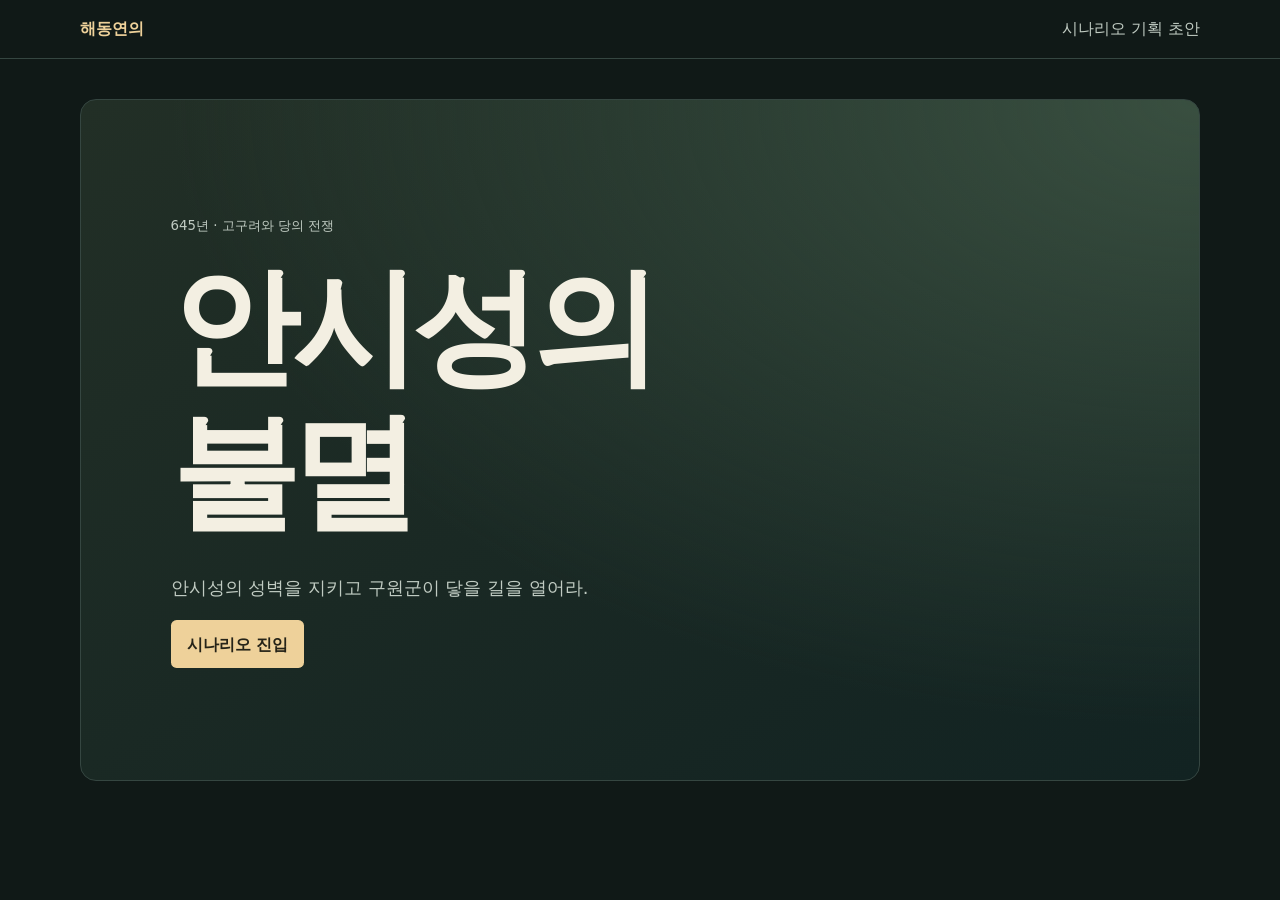
==== scenario-preview/index.html @ d8845613 "Add mobile Ansi scenario planning preview" ====
<!doctype html>
<html lang="ko">
<head>
<meta charset="utf-8">
<meta name="viewport" content="width=device-width, initial-scale=1">
<meta name="description" content="해동연의 첫 시나리오의 5국 지도, 거점, 인물과 내정 준비를 살펴봅니다.">
<title>안시성의 불멸 · 해동연의</title>
<link rel="stylesheet" href="style.css">
<script defer src="data.js"></script>
<script defer src="app.js"></script>
</head>
<body>
<header class="mast"><a href="#">해동연의</a><span>시나리오 기획 초안</span></header>
<main>
  <section id="intro" class="hero" aria-labelledby="title">
    <small>645년 · 고구려와 당의 전쟁</small>
    <h1 id="title">안시성의<br>불멸</h1>
    <p>안시성의 성벽을 지키고 구원군이 닿을 길을 열어라.</p>
    <a class="action" href="#map">시나리오 진입</a>
  </section>
  <section id="scenario" hidden>
    <div class="context"><small>645년 · 내정 직전</small><h1>안시성의 불멸</h1></div>
    <nav aria-label="시나리오 메뉴"><a href="#map">세력지도</a><a href="#people">인물 열전</a><a href="#brief">내정 브리핑</a></nav>
    <section id="map-view" hidden>
      <h2 tabindex="-1">세력지도</h2>
      <p>5국의 거점과 게임용 연결로를 표시한 개념도입니다.</p>
      <div class="map-layout">
        <div>
          <div id="map" class="map" aria-label="5국 세력 개념도"></div>
          <ul id="legend" class="legend" aria-label="세력 범례"></ul>
        </div>
        <div class="panel"><h3>거점 목록</h3><div id="sites" class="site-list"></div></div>
      </div>
    </section>
    <section id="people-view" hidden>
      <h2 tabindex="-1">인물 열전</h2>
      <p>국가별 100명 편성 목표 · 사료와 작품 설정을 확인한 인물부터 등록합니다.</p>
      <ul id="counts" class="legend"></ul>
      <form id="filters" class="filters">
        <label>이름·이명 <input id="query" type="search" placeholder="예  이세적"></label>
        <label>세력 <select id="nation"><option value="">전체</option></select></label>
        <label>역할 <select id="role"><option value="">전체</option></select></label>
        <label>배치 여부 <select id="assigned"><option value="">전체</option><option value="yes">배치</option><option value="no">미배치</option></select></label>
      </form>
      <p id="count" role="status"></p>
      <div id="roster" class="roster"></div>
    </section>
    <section id="detail" class="panel detail" hidden></section>
    <section id="brief" class="panel detail" hidden>
      <h2 tabindex="-1">내정 직전 브리핑</h2>
      <p>첫 군령 전, 안시성 수비와 오골성 수송에 배치할 인물을 확인합니다. 준비는 3턴, 턴마다 명령 2개를 잠정 기준으로 합니다.</p>
      <dl class="facts">
        <dt>성벽 보수</dt><dd>안시성의 방어 상태를 높입니다.</dd>
        <dt>군량 수송</dt><dd>오골성의 수송대가 도착하면 안시성 비축이 늘어납니다.</dd>
        <dt>병력 재배치</dt><dd>성벽·성문·예비대의 초기 배치를 바꿉니다.</dd>
        <dt>정찰</dt><dd>토산 진척과 접근로 보고를 갱신합니다.</dd>
        <dt>구원 요청</dt><dd>승인 시 출발과 예상 도착 시각을 확인합니다.</dd>
      </dl>
      <p><strong>전투 기준점</strong> · 상대 17일 10시, 토산 완성도 53%, 구원군 출진. 내정 준비 시작 시각은 설계 중입니다.</p>
      <p><a href="#site/ansi">안시성 상태 확인</a> · <a href="#site/ogol">오골성 상태 확인</a></p>
    </section>
  </section>
</main>
</body>
</html>
---- scenario-preview/style.css ----
:root{color-scheme:dark;--bg:#101917;--panel:#182522;--line:#354641;--ink:#f3efe2;--muted:#c0cbc2;--gold:#eed19a;font:16px/1.6 system-ui,"Malgun Gothic",sans-serif}
*{box-sizing:border-box}
body{margin:0;background:var(--bg);color:var(--ink)}
a{color:var(--gold);text-underline-offset:.22em}
a:focus-visible,input:focus-visible,select:focus-visible{outline:2px solid var(--gold);outline-offset:3px}
[hidden]{display:none!important}
.mast{display:flex;justify-content:space-between;align-items:center;padding:1rem max(1rem,calc((100% - 70rem)/2));border-bottom:1px solid var(--line);gap:1rem}
.mast a{font-weight:800;text-decoration:none;white-space:nowrap}
.mast span,small,p,dd{color:var(--muted)}
main{max-width:72rem;margin:auto;padding:clamp(1rem,4vw,2.5rem) 1rem 3rem}
h1,h2,h3,p{margin-top:0}
h1{font-family:Georgia,"Batang",serif;letter-spacing:-.06em;line-height:1.13}
.hero{padding:clamp(2rem,9vw,7rem) clamp(1.25rem,7vw,6rem);border:1px solid var(--line);border-radius:1rem;background:radial-gradient(ellipse at top right,#394f40,transparent 65%),linear-gradient(150deg,#222f26,#122322)}
.hero h1{font-size:clamp(3.6rem,12vw,8rem);margin:.15em 0 .22em}
.hero p{font-size:1.12rem;max-width:30rem}
.action{display:inline-block;background:var(--gold);color:#252318;padding:.7rem 1rem;border-radius:.35rem;text-decoration:none;font-weight:750}
.context h1{font-size:clamp(2.4rem,7vw,4.5rem);margin:.12em 0 .35em}
nav,.legend,.filters{display:flex;flex-wrap:wrap;gap:.5rem}
nav{margin-bottom:1.6rem}
nav a,.legend li,.tag{padding:.38rem .65rem;border:1px solid var(--line);border-radius:.35rem;text-decoration:none}
nav a[aria-current]{background:var(--gold);color:#252318}
.panel{background:var(--panel);border:1px solid var(--line);padding:1rem;border-radius:.65rem}
.map-layout{display:grid;grid-template-columns:minmax(0,1fr) minmax(14rem,19rem);gap:1rem}
.map{position:relative;isolation:isolate;min-height:21rem;aspect-ratio:1.65;background:#132b35;border:1px solid var(--line);overflow:hidden;border-radius:.6rem}
.region{position:absolute;inset:0;pointer-events:none;background:var(--color);opacity:.27;clip-path:var(--shape)}
.route{position:absolute;height:1px;background:#dfe8d0;opacity:.55;transform-origin:left center;pointer-events:none}
.pin{position:absolute;translate:-50% -50%;z-index:1;display:grid;place-items:center;min-height:44px;padding:0 .35rem;white-space:nowrap;font-size:.8rem;text-decoration:none;color:var(--ink);text-shadow:0 1px 4px #000;background:#0e181cdb;border:1px solid var(--color);border-radius:.35rem}
.pin:hover,.pin:focus-visible{z-index:2;background:#263b3d}
.legend{list-style:none;padding:0;margin:.8rem 0 1.3rem}
.legend li{color:var(--color);background:#182522}
.site-list,.roster{display:grid;gap:.5rem}
.roster{grid-template-columns:repeat(auto-fit,minmax(min(100%,14rem),1fr))}
.site-list a,.roster a{display:flex;gap:.5rem;align-items:center;justify-content:space-between;min-height:44px;padding:.46rem .65rem;border:1px solid var(--line);border-radius:.35rem;text-decoration:none;color:var(--ink)}
.site-list a:hover,.roster a:hover{border-color:var(--gold)}
.site-list span,.roster span{font-size:.875rem;color:var(--muted)}
.filters{margin-top:1rem}
.filters label{display:grid;gap:.2rem;flex:1 1 8rem}
input,select{width:100%;min-height:44px;background:var(--panel);color:var(--ink);border:1px solid var(--line);border-radius:.35rem;padding:.45rem;font:inherit}
.detail{max-width:47rem}
.facts{display:grid;grid-template-columns:max-content 1fr;gap:.55rem 1rem}
.facts dd{margin:0;min-width:0}
.facts dt{font-weight:bold}
.tone{color:var(--color)}
@media(max-width:75rem){.mast{padding-inline:1rem}}
@media(max-width:720px){.map-layout{grid-template-columns:1fr}.map{min-height:20rem}.pin{font-size:.72rem;padding:0 .16rem}.pin.long{max-width:3.3rem;white-space:normal;text-align:center;line-height:1.15}}
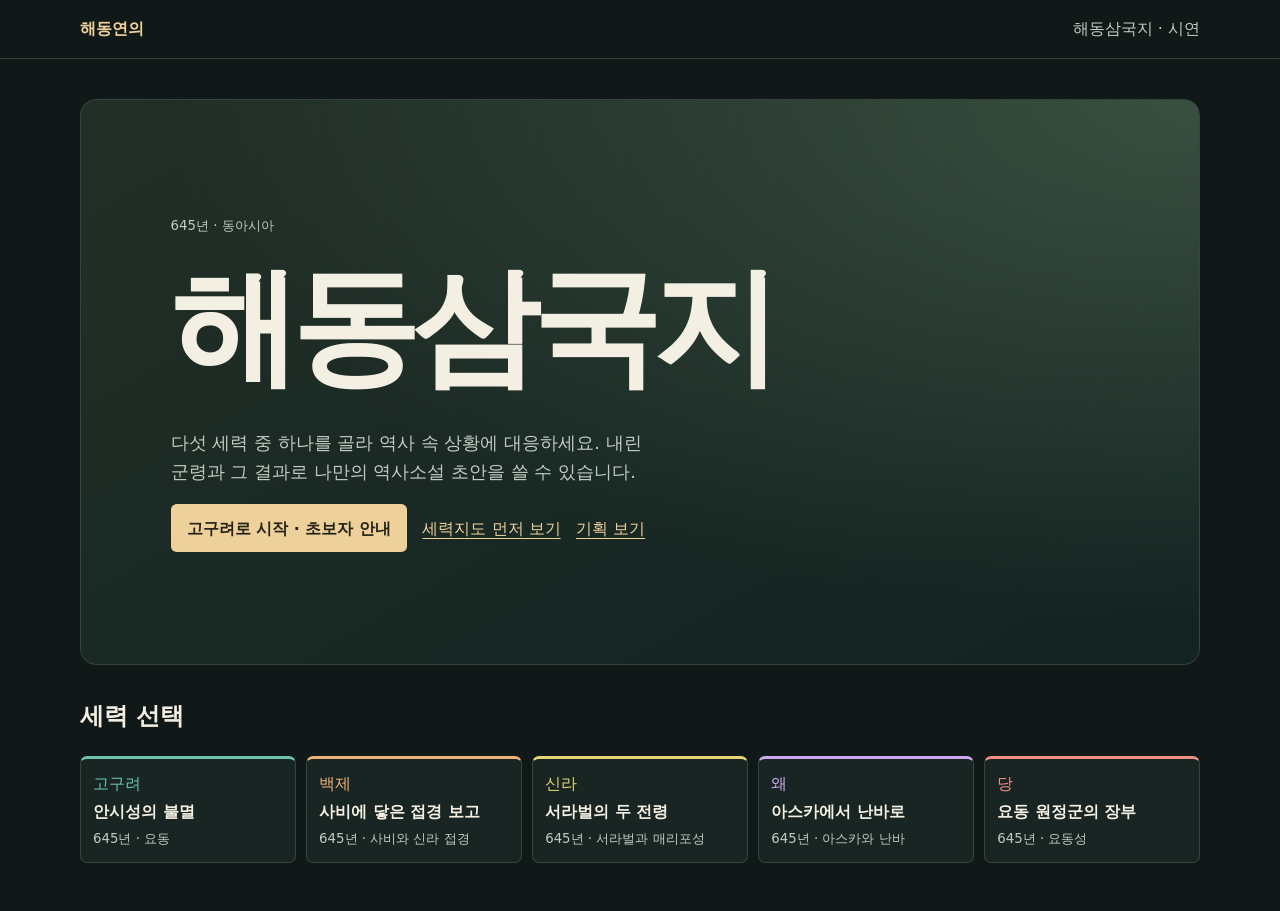
==== commit 66e1f7e3: "feat: add five historical campaigns and playable novel drafts" ====
--- a/scenario-preview/index.html
+++ b/scenario-preview/index.html
@@ -3,49 +3,74 @@
 <head>
 <meta charset="utf-8">
 <meta name="viewport" content="width=device-width, initial-scale=1">
-<meta name="description" content="해동연의 첫 시나리오의 5국 지도, 거점, 인물과 내정 준비를 살펴봅니다.">
-<title>안시성의 불멸 · 해동연의</title>
-<link rel="stylesheet" href="style.css">
-<script defer src="data.js"></script>
-<script defer src="app.js"></script>
+<meta name="description" content="645년의 다섯 세력을 고르고, 군령의 결과를 나만의 역사소설 초안으로 만들 수 있습니다.">
+<title>해동연의 · 해동삼국지</title>
+<link rel="stylesheet" href="./style.css">
+<script defer src="./data.js"></script>
+<script defer src="./coastline.js"></script>
+<script defer src="./simulation.js"></script>
+<script defer src="./app.js"></script>
 </head>
 <body>
-<header class="mast"><a href="#">해동연의</a><span>시나리오 기획 초안</span></header>
+<header class="mast"><a href="#">해동연의</a><span>해동삼국지 · 시연</span></header>
 <main>
+  <noscript><p role="status">세력지도와 인물 열전을 보려면 브라우저에서 JavaScript를 켜 주세요.</p></noscript>
   <section id="intro" class="hero" aria-labelledby="title">
-    <small>645년 · 고구려와 당의 전쟁</small>
-    <h1 id="title">안시성의<br>불멸</h1>
-    <p>안시성의 성벽을 지키고 구원군이 닿을 길을 열어라.</p>
-    <a class="action" href="#map">시나리오 진입</a>
+    <small>645년 · 동아시아</small>
+    <h1 id="title">해동삼국지</h1>
+    <p>다섯 세력 중 하나를 골라 역사 속 상황에 대응하세요. 내린 군령과 그 결과로 나만의 역사소설 초안을 쓸 수 있습니다.</p>
+    <a class="action" href="#play/gog">고구려로 시작 · 초보자 안내</a>
+    <a class="hero-link" href="#map">세력지도 먼저 보기</a>
+    <a class="hero-link" href="#concept">기획 보기</a>
+  </section>
+  <section id="choose" aria-labelledby="faction-title">
+    <h2 id="faction-title">세력 선택</h2>
+    <div id="campaigns" class="campaigns"></div>
   </section>
   <section id="scenario" hidden>
-    <div class="context"><small>645년 · 내정 직전</small><h1>안시성의 불멸</h1></div>
-    <nav aria-label="시나리오 메뉴"><a href="#map">세력지도</a><a href="#people">인물 열전</a><a href="#brief">내정 브리핑</a></nav>
+    <div class="context"><small>645년 · 5국 시뮬레이션</small><h1 id="scenario-title">해동삼국지</h1></div>
+    <nav aria-label="시나리오 메뉴"><a href="#map">세력지도</a><a href="#people">인물 열전</a><a href="#brief">안시성 브리핑</a><a id="play-nav" href="#play/gog">플레이</a><a id="story-nav" href="#story/gog">내 소설</a><a href="#concept">기획</a><a href="#">세력 선택</a></nav>
     <section id="map-view" hidden>
       <h2 tabindex="-1">세력지도</h2>
-      <p>5국의 거점과 게임용 연결로를 표시한 개념도입니다.</p>
+      <p>현대 해안선을 바탕으로 역사 거점의 대략적인 위치를 표시합니다. 모호한 성곽 위치는 목록에서 확인할 수 있습니다.</p>
+      <div id="map-controls" class="map-controls" aria-label="지도 권역"></div>
       <div class="map-layout">
         <div>
-          <div id="map" class="map" aria-label="5국 세력 개념도"></div>
+          <div id="map" class="map" aria-label="5국 세력과 거점 지도"><canvas id="coastline" aria-hidden="true"></canvas><div id="markers"></div></div>
           <ul id="legend" class="legend" aria-label="세력 범례"></ul>
+          <p class="caption">색은 시연에서의 거점 소속을 뜻합니다. 연결로는 플레이용이며 당대 국경선과 실측 경로는 표시하지 않습니다. <a href="https://www.naturalearthdata.com/downloads/50m-physical-vectors/50m-land/">해안선 자료</a></p>
         </div>
         <div class="panel"><h3>거점 목록</h3><div id="sites" class="site-list"></div></div>
       </div>
     </section>
     <section id="people-view" hidden>
       <h2 tabindex="-1">인물 열전</h2>
-      <p>국가별 100명 편성 목표 · 사료와 작품 설정을 확인한 인물부터 등록합니다.</p>
+      <p>국가별 100명 편성 목표 · 정사·야사·전승을 우선 표시합니다. 645년 전후의 참고 인물과 시연 배치는 열전에서 확인할 수 있습니다.</p>
       <ul id="counts" class="legend"></ul>
       <form id="filters" class="filters">
         <label>이름·이명 <input id="query" type="search" placeholder="예  이세적"></label>
         <label>세력 <select id="nation"><option value="">전체</option></select></label>
         <label>역할 <select id="role"><option value="">전체</option></select></label>
+        <label>출처 유형 <select id="evidence"><option value="historical">기록·전승 우선</option><option value="">전체</option><option>정사</option><option>금석문</option><option>야사·전승</option><option>전승</option><option>창작</option></select></label>
         <label>배치 여부 <select id="assigned"><option value="">전체</option><option value="yes">배치</option><option value="no">미배치</option></select></label>
       </form>
       <p id="count" role="status"></p>
       <div id="roster" class="roster"></div>
     </section>
     <section id="detail" class="panel detail" hidden></section>
+    <section id="play" class="panel detail" hidden></section>
+    <section id="story" class="panel detail" hidden></section>
+    <section id="concept" class="panel detail" hidden>
+      <h2 tabindex="-1">게임에서 소설까지</h2>
+      <p>해동삼국지는 실제 사건과 인물 자료를 바탕으로 서로 다른 선택의 결과를 살펴보는 역사 시뮬레이션입니다. 이번 시연은 645년의 다섯 세력이 마주한 상황을 네 번의 명령으로 체험합니다.</p>
+      <dl class="facts">
+        <dt>초보자 코스</dt><dd>고구려 선택, 안시성 수비와 구원 준비, 군령 결과 확인, 소설 초안 저장 순으로 이어집니다.</dd>
+        <dt>5국 플레이</dt><dd>백제는 사비와 접경, 신라는 서라벌과 매리포성, 왜는 아스카와 난바, 당은 요동 원정의 판단을 다룹니다.</dd>
+        <dt>플레이 기록</dt><dd>선택한 군령과 전후 지표를 브라우저에 저장합니다. 기록에서 소설 초안을 만들고 Markdown 파일로 저장해 편집할 수 있습니다.</dd>
+        <dt>참고 소설</dt><dd>역사와 사료를 바탕으로 별도로 쓰는 《해동연의》는 배경과 문체 참고 자료입니다. 플레이어의 소설에는 그 판에서 내린 결정과 발생한 결과가 반영됩니다.</dd>
+      </dl>
+      <p><a href="https://github.com/channyworks/haedong/blob/main/docs/PLAY_TO_NOVEL.md">상세 기획과 개발 범위</a></p>
+    </section>
     <section id="brief" class="panel detail" hidden>
       <h2 tabindex="-1">내정 직전 브리핑</h2>
       <p>첫 군령 전, 안시성 수비와 오골성 수송에 배치할 인물을 확인합니다. 준비는 3턴, 턴마다 명령 2개를 잠정 기준으로 합니다.</p>
--- a/scenario-preview/style.css
+++ b/scenario-preview/style.css
@@ -2,7 +2,7 @@
 *{box-sizing:border-box}
 body{margin:0;background:var(--bg);color:var(--ink)}
 a{color:var(--gold);text-underline-offset:.22em}
-a:focus-visible,input:focus-visible,select:focus-visible{outline:2px solid var(--gold);outline-offset:3px}
+a:focus-visible,input:focus-visible,select:focus-visible,button:focus-visible,textarea:focus-visible{outline:2px solid var(--gold);outline-offset:3px}
 [hidden]{display:none!important}
 .mast{display:flex;justify-content:space-between;align-items:center;padding:1rem max(1rem,calc((100% - 70rem)/2));border-bottom:1px solid var(--line);gap:1rem}
 .mast a{font-weight:800;text-decoration:none;white-space:nowrap}
@@ -21,10 +21,11 @@
 nav a[aria-current]{background:var(--gold);color:#252318}
 .panel{background:var(--panel);border:1px solid var(--line);padding:1rem;border-radius:.65rem}
 .map-layout{display:grid;grid-template-columns:minmax(0,1fr) minmax(14rem,19rem);gap:1rem}
-.map{position:relative;isolation:isolate;min-height:21rem;aspect-ratio:1.65;background:#132b35;border:1px solid var(--line);overflow:hidden;border-radius:.6rem}
-.region{position:absolute;inset:0;pointer-events:none;background:var(--color);opacity:.27;clip-path:var(--shape)}
-.route{position:absolute;height:1px;background:#dfe8d0;opacity:.55;transform-origin:left center;pointer-events:none}
-.pin{position:absolute;translate:-50% -50%;z-index:1;display:grid;place-items:center;min-height:44px;padding:0 .35rem;white-space:nowrap;font-size:.8rem;text-decoration:none;color:var(--ink);text-shadow:0 1px 4px #000;background:#0e181cdb;border:1px solid var(--color);border-radius:.35rem}
+.map{position:relative;isolation:isolate;min-height:19rem;aspect-ratio:1.85;background:#132b35;border:1px solid var(--line);overflow:hidden;border-radius:.6rem}
+.map canvas{position:absolute;inset:0;width:100%;height:100%;pointer-events:none}
+.pin{position:absolute;translate:-50% -50%;z-index:2;display:grid;place-items:center;min-height:26px;padding:0 .35rem;white-space:nowrap;font-size:.8rem;text-decoration:none;color:var(--ink);text-shadow:0 1px 4px #000;background:#0e181cdb;border:1px solid var(--color);border-radius:.35rem}
+.pin.dot{min-height:22px;width:22px;z-index:1;border:0;border-radius:50%;background:#12232bdf;color:var(--color);font-size:1.7rem;line-height:.75}
+.pin.dot:focus-visible,.pin.dot:hover{z-index:3;color:var(--ink)}
 .pin:hover,.pin:focus-visible{z-index:2;background:#263b3d}
 .legend{list-style:none;padding:0;margin:.8rem 0 1.3rem}
 .legend li{color:var(--color);background:#182522}
@@ -35,11 +36,33 @@
 .site-list span,.roster span{font-size:.875rem;color:var(--muted)}
 .filters{margin-top:1rem}
 .filters label{display:grid;gap:.2rem;flex:1 1 8rem}
-input,select{width:100%;min-height:44px;background:var(--panel);color:var(--ink);border:1px solid var(--line);border-radius:.35rem;padding:.45rem;font:inherit}
+input,select,textarea{width:100%;min-height:44px;background:var(--panel);color:var(--ink);border:1px solid var(--line);border-radius:.35rem;padding:.45rem;font:inherit}
+.hero-link{display:inline-block;margin:.5rem .65rem .25rem 0}
+.action + .hero-link{margin-left:.65rem}
+#choose{margin-top:2rem}
+.campaigns{display:grid;grid-template-columns:repeat(auto-fit,minmax(min(100%,11.5rem),1fr));gap:.65rem}
+.campaign{display:grid;gap:.2rem;padding:.75rem;border:1px solid var(--line);border-top:3px solid var(--color);border-radius:.45rem;color:var(--color);text-decoration:none;background:var(--panel)}
+.campaign strong{color:var(--ink)}
+.campaign:hover{border-color:var(--color)}
+.map-controls,.orders{display:flex;flex-wrap:wrap;gap:.45rem;margin:.75rem 0}
+button{min-height:44px;padding:.45rem .7rem;font:inherit;color:var(--ink);background:#253630;border:1px solid var(--line);border-radius:.4rem;cursor:pointer}
+button:hover,button[aria-pressed="true"]{border-color:var(--gold);color:var(--gold)}
+.orders button{display:grid;gap:.2rem;text-align:left}
+.orders small,.caption{font-size:.88rem}
+.notice{margin:1rem 0;padding:.7rem;border-left:3px solid var(--gold);background:#252f25}
+.history{padding-left:1.45rem}
+.history li{margin-bottom:.35rem}
+.quiet-button{display:block;margin-top:.8rem}
+.detail label{display:block;margin:.75rem 0}
+textarea{resize:vertical}
+.story-reading{margin:1.25rem 0;padding:clamp(1rem,4vw,2rem);background:#202c25;border:1px solid var(--line);border-radius:.45rem}
+.story-reading h3{font-family:Georgia,"Batang",serif;font-size:1.75rem;color:var(--gold);margin:.3rem 0 1rem}
+.story-reading p{max-width:37rem;line-height:1.8}
+.story-reading p:last-child{margin-bottom:0}
 .detail{max-width:47rem}
 .facts{display:grid;grid-template-columns:max-content 1fr;gap:.55rem 1rem}
 .facts dd{margin:0;min-width:0}
 .facts dt{font-weight:bold}
 .tone{color:var(--color)}
 @media(max-width:75rem){.mast{padding-inline:1rem}}
-@media(max-width:720px){.map-layout{grid-template-columns:1fr}.map{min-height:20rem}.pin{font-size:.72rem;padding:0 .16rem}.pin.long{max-width:3.3rem;white-space:normal;text-align:center;line-height:1.15}}
+@media(max-width:720px){.map-layout{grid-template-columns:1fr}.map{min-height:14rem}.pin{font-size:.72rem;padding:0 .16rem}.facts{grid-template-columns:minmax(5.5rem,auto) 1fr}}
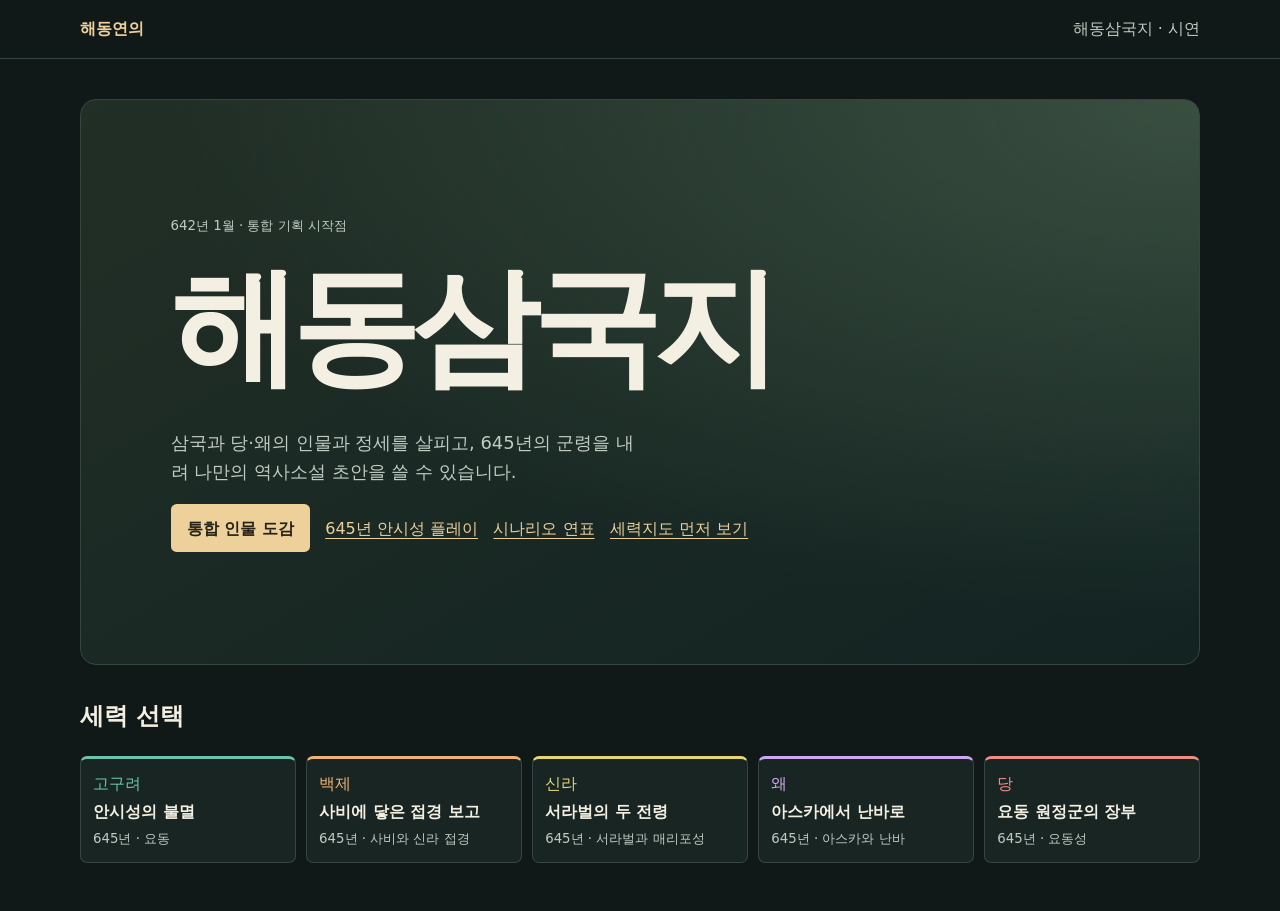
==== commit 2fc4e8ab: "feat: integrate historical atlas and strategy preview" ====
--- a/scenario-preview/index.html
+++ b/scenario-preview/index.html
@@ -3,12 +3,16 @@
 <head>
 <meta charset="utf-8">
 <meta name="viewport" content="width=device-width, initial-scale=1">
-<meta name="description" content="645년의 다섯 세력을 고르고, 군령의 결과를 나만의 역사소설 초안으로 만들 수 있습니다.">
+<meta name="description" content="동아시아 역사 인물과 국가, 발해까지의 시나리오를 살펴보고 645년 다섯 세력의 군령을 체험합니다.">
 <title>해동연의 · 해동삼국지</title>
 <link rel="stylesheet" href="./style.css">
+<link rel="stylesheet" href="./history.css">
 <script defer src="./data.js"></script>
 <script defer src="./coastline.js"></script>
 <script defer src="./simulation.js"></script>
+<script defer src="./history-data.js"></script>
+<script defer src="./strategy.js"></script>
+<script defer src="./history.js"></script>
 <script defer src="./app.js"></script>
 </head>
 <body>
@@ -16,12 +20,13 @@
 <main>
   <noscript><p role="status">세력지도와 인물 열전을 보려면 브라우저에서 JavaScript를 켜 주세요.</p></noscript>
   <section id="intro" class="hero" aria-labelledby="title">
-    <small>645년 · 동아시아</small>
+    <small>642년 1월 · 통합 기획 시작점</small>
     <h1 id="title">해동삼국지</h1>
-    <p>다섯 세력 중 하나를 골라 역사 속 상황에 대응하세요. 내린 군령과 그 결과로 나만의 역사소설 초안을 쓸 수 있습니다.</p>
-    <a class="action" href="#play/gog">고구려로 시작 · 초보자 안내</a>
+    <p>삼국과 당·왜의 인물과 정세를 살피고, 645년의 군령을 내려 나만의 역사소설 초안을 쓸 수 있습니다.</p>
+    <a class="action" href="#people">통합 인물 도감</a>
+    <a class="hero-link" href="#play/gog">645년 안시성 플레이</a>
+    <a class="hero-link" href="#timeline">시나리오 연표</a>
     <a class="hero-link" href="#map">세력지도 먼저 보기</a>
-    <a class="hero-link" href="#concept">기획 보기</a>
   </section>
   <section id="choose" aria-labelledby="faction-title">
     <h2 id="faction-title">세력 선택</h2>
@@ -29,7 +34,13 @@
   </section>
   <section id="scenario" hidden>
     <div class="context"><small>645년 · 5국 시뮬레이션</small><h1 id="scenario-title">해동삼국지</h1></div>
-    <nav aria-label="시나리오 메뉴"><a href="#map">세력지도</a><a href="#people">인물 열전</a><a href="#brief">안시성 브리핑</a><a id="play-nav" href="#play/gog">플레이</a><a id="story-nav" href="#story/gog">내 소설</a><a href="#concept">기획</a><a href="#">세력 선택</a></nav>
+    <nav aria-label="시나리오 메뉴"><a href="#map">세력지도</a><a href="#people">통합 도감</a><a href="#timeline">시나리오 연표</a><a href="#brief">안시성 브리핑</a><a id="play-nav" href="#play/gog">플레이</a><a id="story-nav" href="#story/gog">내 소설</a><a href="#concept">기획</a><a href="#">세력 선택</a></nav>
+    <section id="history-view" hidden>
+      <nav id="history-nav" class="history-nav" aria-label="통합 기획 메뉴">
+        <a href="#people">인물</a><a href="#polity">국가·가문</a><a href="#timeline">연표</a><a href="#relations">외교·전선</a><a href="#frontiers">변경 세력</a><a href="#growth">성장·노화</a><a href="#balhae">발해</a><a href="#evidence">출처</a><a href="#strategy">전략 AI</a>
+      </nav>
+      <div id="history-content"></div>
+    </section>
     <section id="map-view" hidden>
       <h2 tabindex="-1">세력지도</h2>
       <p>현대 해안선을 바탕으로 역사 거점의 대략적인 위치를 표시합니다. 모호한 성곽 위치는 목록에서 확인할 수 있습니다.</p>
@@ -44,8 +55,8 @@
       </div>
     </section>
     <section id="people-view" hidden>
-      <h2 tabindex="-1">인물 열전</h2>
-      <p>국가별 100명 편성 목표 · 정사·야사·전승을 우선 표시합니다. 645년 전후의 참고 인물과 시연 배치는 열전에서 확인할 수 있습니다.</p>
+      <h2 tabindex="-1">645년 시연 인물과 배역</h2>
+      <p>645년 전후의 참고 인물과 시연 배치입니다. 창작 인물과 가상 배역은 이 화면에서 확인할 수 있습니다. <a href="#people">통합 역사 인물 도감</a></p>
       <ul id="counts" class="legend"></ul>
       <form id="filters" class="filters">
         <label>이름·이명 <input id="query" type="search" placeholder="예  이세적"></label>
--- a/scenario-preview/history.css
+++ b/scenario-preview/history.css
@@ -0,0 +1,125 @@
+#history-view {
+  padding-top: .75rem;
+  border-top: 1px solid var(--line);
+}
+
+.history-nav a {
+  border-color: transparent;
+  font-size: .94rem;
+}
+
+.history-nav a[aria-current] {
+  background: #283a33;
+  border-color: var(--gold);
+  color: var(--gold);
+}
+
+.history-title {
+  color: var(--gold);
+  font-size: clamp(1.55rem, 4vw, 2.35rem);
+  margin: 0 0 .3rem;
+}
+
+.history-caption { max-width: 62ch; }
+.history-grid, .history-roster {
+  display: grid;
+  grid-template-columns: repeat(auto-fit, minmax(min(100%, 26rem), 1fr));
+  gap: .8rem;
+  margin: .8rem 0 1.25rem;
+}
+
+.history-roster { grid-template-columns: repeat(auto-fill, minmax(min(100%, 12.5rem), 1fr)); }
+.history-filters {
+  display: grid;
+  grid-template-columns: repeat(auto-fit, minmax(min(100%, 9.5rem), 1fr));
+  align-items: end;
+  gap: .6rem;
+  margin: .85rem 0;
+}
+.history-filters input, .history-filters select, .history-card select { width: 100%; }
+.history-filters .quiet-button { min-height: 2.65rem; }
+.history-person {
+  text-align: left;
+  font-weight: 700;
+  background: #172521;
+  border: 1px solid var(--line);
+  border-left: 3px solid var(--faction-color);
+  border-radius: .45rem;
+  padding: .7rem .8rem;
+  min-height: 5.75rem;
+}
+.history-person:hover { background: #22342d; }
+.history-person small, .history-status { display: block; font-size: .83rem; font-weight: 400; }
+.history-status { color: var(--gold); margin-top: .18rem; }
+.history-results { margin: .8rem 0 .25rem; }
+.history-card { min-width: 0; overflow-wrap: anywhere; }
+.history-card h3 { color: var(--gold); margin-bottom: .4rem; }
+.history-card h4 { margin: .65rem 0 .15rem; }
+.history-card p { margin-bottom: .7rem; }
+.history-card > a { display: inline-block; margin: .35rem .8rem .1rem 0; }
+.history-card + h3, .history-chips + h3 { margin-top: 1rem; }
+.history-bottom { display: inline-block; margin: .6rem 0; }
+.history-svg { display: block; width: 100%; height: auto; max-width: 38rem; margin: .45rem auto; }
+.chart-grid { fill: none; stroke: #587067; stroke-width: 1; }
+.chart-label { fill: var(--ink); font-size: 15px; }
+.network-node { fill: #243731; stroke: #657c68; }
+.network-link { stroke: #c9a979; stroke-width: 2.5px; }
+.network-link.war { stroke: #ec8e84; stroke-dasharray: 8 3; }
+.network-link.ally { stroke: #e5d577; }
+.network-link.support { stroke: #9fbdf3; stroke-dasharray: 3 3; }
+.history-edge-list, .history-sources { padding-left: 1.25rem; margin: .55rem 0; }
+.history-edge-list li, .history-sources li { margin: .22rem 0; }
+.history-sources small, .history-sources li > span + span, .history-sources q, .history-sources li > small + span { display: block; }
+.history-chips { display: flex; flex-wrap: wrap; gap: .4rem; margin: .55rem 0; }
+.history-text-button {
+  padding: 0;
+  border: 0;
+  background: transparent;
+  color: var(--gold);
+  text-decoration: underline;
+  font: inherit;
+}
+.history-table-wrap { overflow-x: auto; }
+.history-table { border-collapse: collapse; width: 100%; font-size: .88rem; }
+.history-table th, .history-table td { text-align: left; padding: .2rem .45rem; border-bottom: 1px solid var(--line); }
+.history-table th:first-child { min-width: 4.2rem; }
+.history-table thead th { color: var(--gold); }
+.history-table-wrap + .history-table-wrap { margin-top: .8rem; }
+.history-dialog {
+  color: var(--ink);
+  background: var(--panel);
+  border: 1px solid #657c68;
+  border-radius: .65rem;
+  width: min(44rem, calc(100% - 1.5rem));
+  max-height: 88dvh;
+  padding: 1.1rem;
+  overflow-wrap: anywhere;
+  overscroll-behavior: contain;
+}
+.history-dialog::backdrop { background: #07110edb; }
+.history-dialog-title { display: flex; align-items: start; justify-content: space-between; gap: .65rem; }
+.history-dialog-title h2 { color: var(--gold); }
+.history-dialog h3 { margin: 1rem 0 .2rem; }
+.history-transfers { padding-left: 1.4rem; }
+.history-timeline { list-style: none; padding: 0; margin: .6rem 0; }
+.history-timeline > li { display: grid; grid-template-columns: 7rem minmax(0, 1fr); gap: .7rem; margin: .65rem 0; }
+.history-timeline time { color: var(--gold); font-weight: 750; border-inline-end: 1px solid var(--line); padding: .75rem .25rem; }
+.history-frontier-map { background: #172b31; border: 1px solid var(--line); border-radius: .5rem; }
+.frontier-land { fill: #34463a; stroke: #829382; stroke-width: 1.5px; }
+.frontier-pin { fill: #c2c4b4; stroke: var(--bg); stroke-width: 1.5px; }
+.frontier-pin.independent { fill: #e5d577; }
+.frontier-pin.frontier { fill: #9fbdf3; }
+.frontier-number { fill: #09160e; font-size: 11px; font-weight: 800; }
+.growth-cursor { stroke: var(--ink); stroke-width: 1.8px; }
+.growth-legend { display: flex; flex-wrap: wrap; gap: .4rem 1.25rem; }
+#history-view input[type="range"] { display: block; accent-color: var(--gold); width: min(100%, 32rem); }
+.history-turns > li { padding: .35rem 0; }
+
+@media (max-width: 36rem) {
+  .history-nav { gap: .22rem; }
+  .history-nav a { font-size: .88rem; padding: .3rem .5rem; }
+  .history-timeline > li { grid-template-columns: 1fr; gap: .15rem; }
+  .history-timeline time { padding: .15rem .3rem; border-inline-end: 0; border-inline-start: 2px solid var(--gold); }
+  .history-table { font-size: .82rem; }
+  .chart-label { font-size: 17px; }
+}
